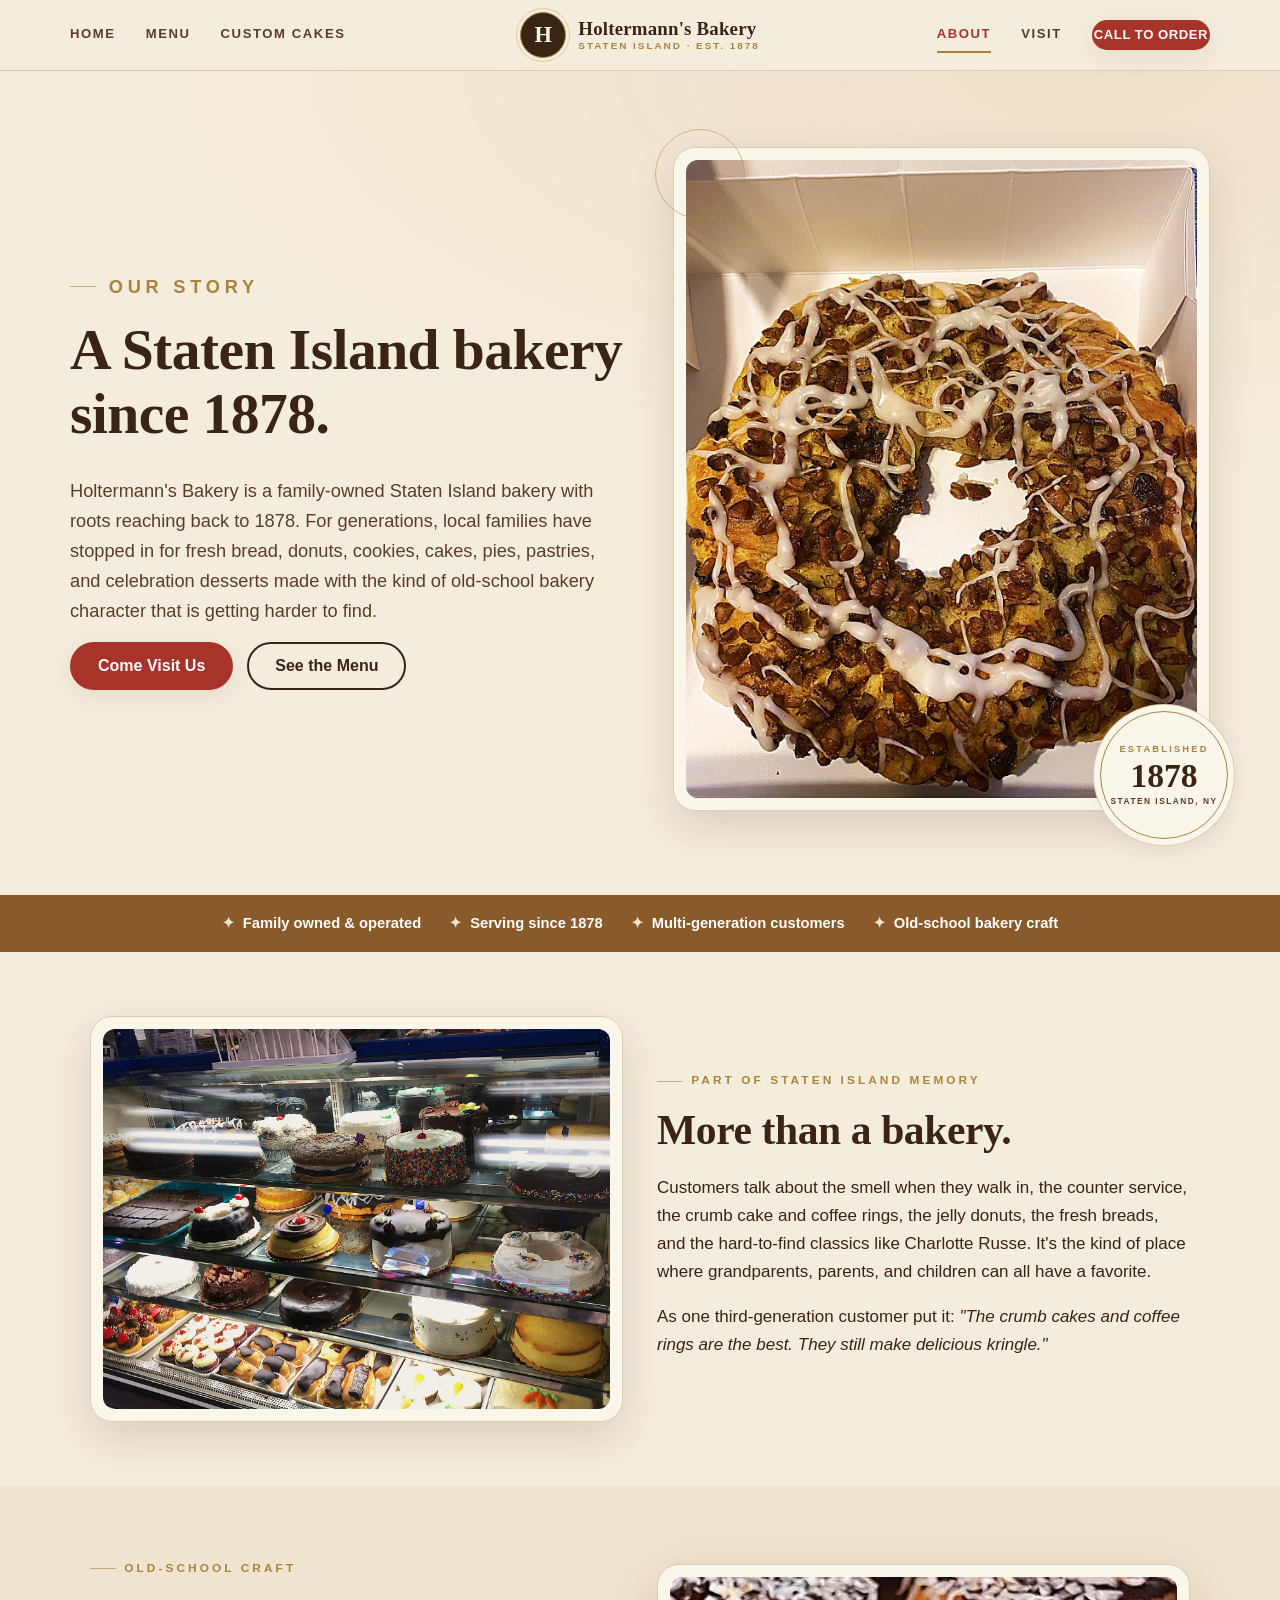
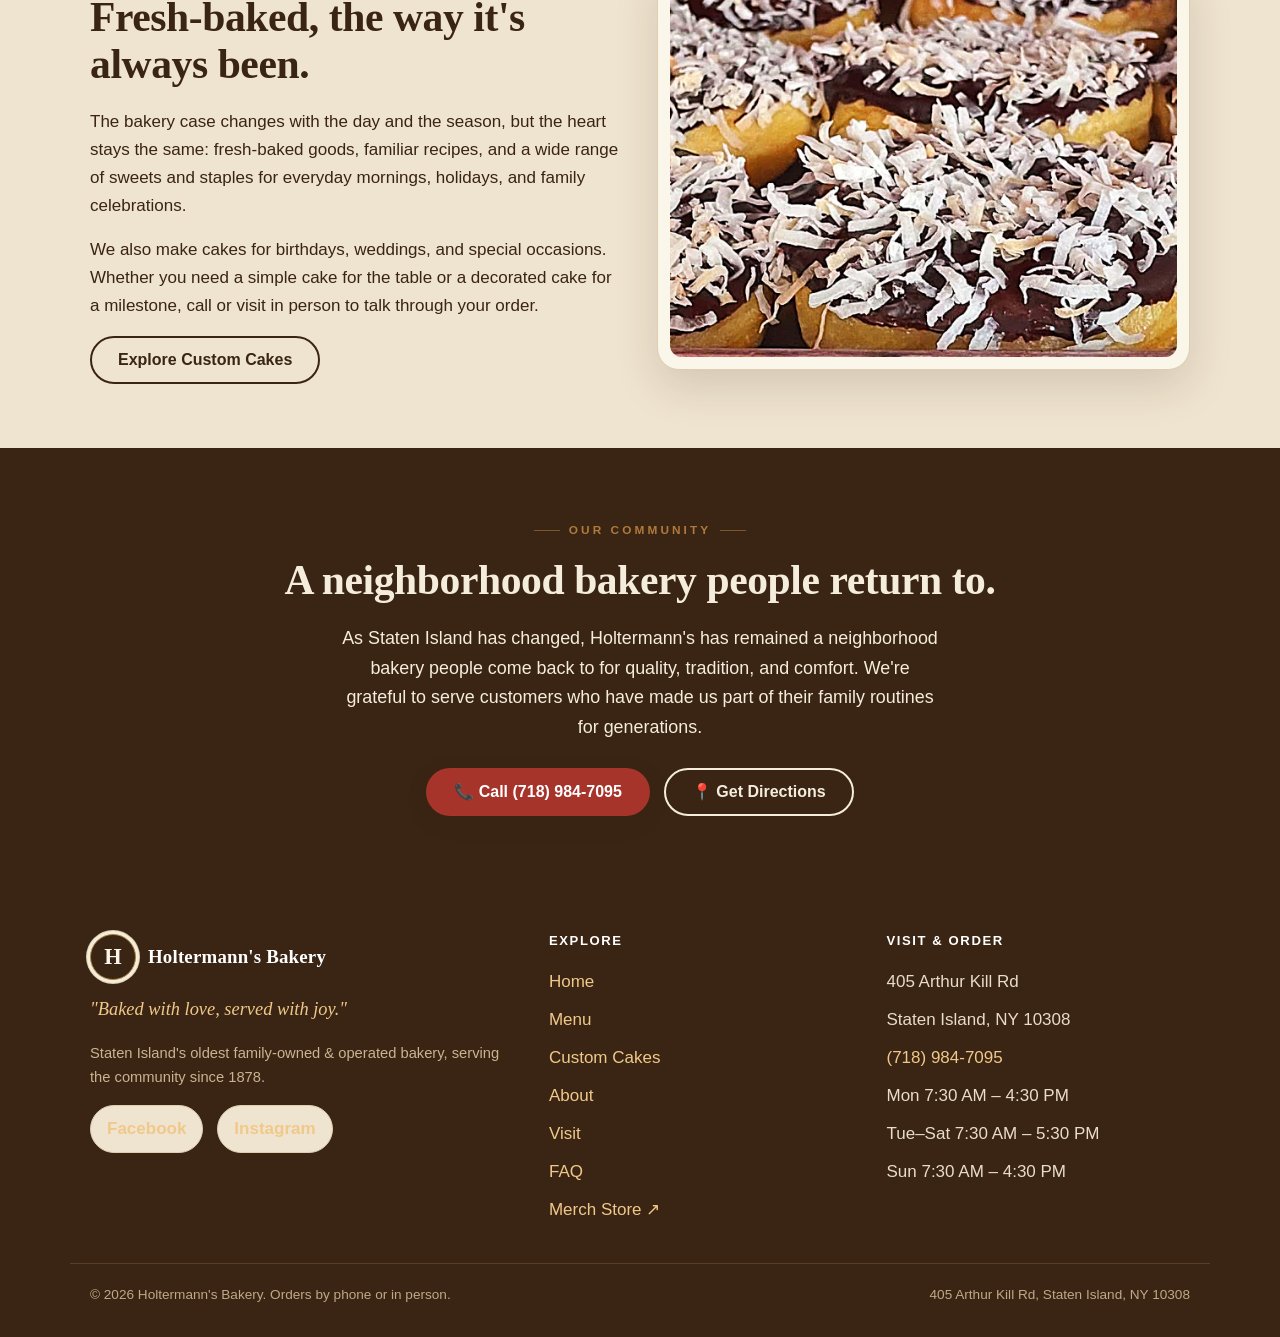
==== about.html @ 90bbe563 "Holtermann's Bakery website with GitHub Pages deploy workflow" ====
<!DOCTYPE html>
<html lang="en">
<head>
<meta charset="utf-8">
<meta name="viewport" content="width=device-width, initial-scale=1">
<title>About Holtermann's Bakery | Family-Owned Staten Island Bakery Since 1878</title>
<meta name="description" content="Learn about Holtermann's Bakery, Staten Island's historic family-owned bakery serving breads, cakes, cookies, donuts, pies, pastries, and custom cakes since 1878.">
<link rel="canonical" href="https://holtermannsbakerynyc.com/about">
<meta property="og:title" content="About Holtermann's Bakery | Staten Island Since 1878">
<meta property="og:description" content="A family-owned Staten Island bakery with roots reaching back to 1878.">
<meta property="og:image" content="images/fruitcake-ring.jpg">
<link rel="icon" href="data:image/svg+xml,<svg xmlns='http://www.w3.org/2000/svg' viewBox='0 0 100 100'><text y='.9em' font-size='90'>🥐</text></svg>">
<link rel="stylesheet" href="css/styles.css">
</head>
<body>
<a class="skip" href="#main">Skip to content</a>

<header class="site-header">
  <nav class="nav" aria-label="Primary">
    <div class="nav__side nav__side--left">
      <a href="index.html">Home</a>
      <a href="menu.html">Menu</a>
      <a href="custom-cakes.html">Custom Cakes</a>
    </div>
    <a class="brand" href="index.html">
      <span class="brand__mark" aria-hidden="true">H</span>
      <span class="brand__name">Holtermann's Bakery<span class="brand__since">Staten Island · Est. 1878</span></span>
    </a>
    <div class="nav__side nav__side--right">
      <a href="about.html" aria-current="page">About</a>
      <a href="visit.html">Visit</a>
      <a class="btn btn--primary nav__cta" href="tel:+17189847095">Call to Order</a>
    </div>
    <button class="nav__toggle" aria-label="Open menu" aria-controls="mobile-menu" aria-expanded="false"><span></span><span></span><span></span></button>
  </nav>
  <div class="mobile-menu" id="mobile-menu">
    <a href="index.html">Home</a>
    <a href="menu.html">Menu</a>
    <a href="custom-cakes.html">Custom Cakes</a>
    <a href="about.html">About</a>
    <a href="visit.html">Visit</a>
    <a href="faq.html">FAQ</a>
    <a href="https://merch.holtermannsbakerynyc.com/" target="_blank" rel="noopener">Merch</a>
    <a class="btn btn--primary" href="tel:+17189847095">Call (718) 984-7095</a>
  </div>
</header>

<main id="main">
  <section class="hero">
    <div class="hero__inner">
      <div class="hero__content">
        <p class="eyebrow">Our Story</p>
        <h1>A Staten Island bakery since 1878.</h1>
        <p>Holtermann's Bakery is a family-owned Staten Island bakery with roots reaching back to 1878. For generations, local families have stopped in for fresh bread, donuts, cookies, cakes, pies, pastries, and celebration desserts made with the kind of old-school bakery character that is getting harder to find.</p>
        <div class="btn-row">
          <a class="btn btn--primary" href="visit.html">Come Visit Us</a>
          <a class="btn btn--secondary" href="menu.html">See the Menu</a>
        </div>
      </div>
      <div class="hero__media">
        <span class="hero__accent" aria-hidden="true"></span>
        <div class="framed">
          <img src="images/pecan-ring.jpg" alt="Glazed pecan ring, a longtime Holtermann's favorite">
        </div>
        <div class="hero__seal" aria-hidden="true">
          <div class="seal">
            <div>
              <span class="seal__est">Established</span>
              <span class="seal__yr">1878</span>
              <span class="seal__loc">Staten Island, NY</span>
            </div>
          </div>
        </div>
      </div>
    </div>
  </section>

  <div class="creds">
    <ul>
      <li>Family owned &amp; operated</li>
      <li>Serving since 1878</li>
      <li>Multi-generation customers</li>
      <li>Old-school bakery craft</li>
    </ul>
  </div>

  <section class="section">
    <div class="wrap split split--wide">
      <div class="split__media">
        <img src="images/bakery-showcase.jpg" alt="Holtermann's Bakery display case full of cakes and pastries">
      </div>
      <div>
        <p class="eyebrow">Part of Staten Island memory</p>
        <h2>More than a bakery.</h2>
        <p>Customers talk about the smell when they walk in, the counter service, the crumb cake and coffee rings, the jelly donuts, the fresh breads, and the hard-to-find classics like Charlotte Russe. It's the kind of place where grandparents, parents, and children can all have a favorite.</p>
        <p>As one third-generation customer put it: <em>"The crumb cakes and coffee rings are the best. They still make delicious kringle."</em></p>
      </div>
    </div>
  </section>

  <section class="section section--cream">
    <div class="wrap split split--reverse split--wide">
      <div class="split__media">
        <img src="images/coconut-donuts.jpg" alt="Fresh coconut-topped donuts">
      </div>
      <div>
        <p class="eyebrow">Old-school craft</p>
        <h2>Fresh-baked, the way it's always been.</h2>
        <p>The bakery case changes with the day and the season, but the heart stays the same: fresh-baked goods, familiar recipes, and a wide range of sweets and staples for everyday mornings, holidays, and family celebrations.</p>
        <p>We also make cakes for birthdays, weddings, and special occasions. Whether you need a simple cake for the table or a decorated cake for a milestone, call or visit in person to talk through your order.</p>
        <a class="btn btn--secondary" href="custom-cakes.html">Explore Custom Cakes</a>
      </div>
    </div>
  </section>

  <section class="section section--choc center">
    <div class="wrap">
      <p class="eyebrow">Our community</p>
      <h2>A neighborhood bakery people return to.</h2>
      <p class="lede">As Staten Island has changed, Holtermann's has remained a neighborhood bakery people come back to for quality, tradition, and comfort. We're grateful to serve customers who have made us part of their family routines for generations.</p>
      <div class="btn-row center" style="margin-top:26px">
        <a class="btn btn--primary" href="tel:+17189847095">📞 Call (718) 984-7095</a>
        <a class="btn btn--secondary" href="https://www.google.com/maps/dir/?api=1&destination=405+Arthur+Kill+Rd,+Staten+Island,+NY+10308" target="_blank" rel="noopener">📍 Get Directions</a>
      </div>
    </div>
  </section>
</main>

<footer class="site-footer">
  <div class="wrap footer-grid">
    <div>
      <div class="footer-brand">
        <span class="brand__mark" aria-hidden="true">H</span>
        <span class="brand__name" style="color:#fff">Holtermann's Bakery</span>
      </div>
      <p class="footer-tag">"Baked with love, served with joy."</p>
      <p style="color:#c9b491;font-size:.92rem">Staten Island's oldest family-owned &amp; operated bakery, serving the community since 1878.</p>
      <div class="socials" style="margin-top:8px">
        <a href="https://www.facebook.com/HoltermannsBakery/" target="_blank" rel="noopener">Facebook</a>
        <a href="https://www.instagram.com/holtermanns_bakery/" target="_blank" rel="noopener">Instagram</a>
      </div>
    </div>
    <div>
      <h4>Explore</h4>
      <ul>
        <li><a href="index.html">Home</a></li>
        <li><a href="menu.html">Menu</a></li>
        <li><a href="custom-cakes.html">Custom Cakes</a></li>
        <li><a href="about.html">About</a></li>
        <li><a href="visit.html">Visit</a></li>
        <li><a href="faq.html">FAQ</a></li>
        <li><a href="https://merch.holtermannsbakerynyc.com/" target="_blank" rel="noopener">Merch Store ↗</a></li>
      </ul>
    </div>
    <div>
      <h4>Visit &amp; Order</h4>
      <ul>
        <li>405 Arthur Kill Rd</li>
        <li>Staten Island, NY 10308</li>
        <li><a href="tel:+17189847095">(718) 984-7095</a></li>
        <li>Mon 7:30 AM – 4:30 PM</li>
        <li>Tue–Sat 7:30 AM – 5:30 PM</li>
        <li>Sun 7:30 AM – 4:30 PM</li>
      </ul>
    </div>
  </div>
  <div class="wrap footer-bottom">
    <span>© <span id="year">2026</span> Holtermann's Bakery. Orders by phone or in person.</span>
    <span>405 Arthur Kill Rd, Staten Island, NY 10308</span>
  </div>
</footer>

<div class="callbar">
  <a class="call" href="tel:+17189847095">📞 Call to Order</a>
  <a class="dir" href="https://www.google.com/maps/dir/?api=1&destination=405+Arthur+Kill+Rd,+Staten+Island,+NY+10308" target="_blank" rel="noopener">📍 Directions</a>
</div>

<script src="js/main.js"></script>
</body>
</html>
---- css/styles.css ----
/* ==========================================================================
   Holtermann's Bakery — Staten Island since 1878
   Warm, old-school neighborhood bakery. Mobile-first.
   ========================================================================== */

:root {
  --flour:      #f5eddc;   /* warm cream page base (Brown's Court style) */
  --cream:      #efe4cf;   /* cream panels */
  --cream-deep: #e6d8bd;   /* deeper cream */
  --paper:      #fbf6ea;   /* light card / framed mat */
  --toast:      #b07a3c;   /* toasted brown */
  --toast-dark: #8a5a2b;   /* crust brown */
  --gold:       #a8843f;   /* refined gold-brown for labels/rules */
  --choc:       #3a2413;   /* deep chocolate text */
  --choc-soft:  #5a3d26;
  --ink:        #2c2116;   /* footer / dark bands */
  --red:        #a6342b;   /* muted red accent */
  --red-dark:   #872a22;
  --line:       #ddceb0;
  --line-soft:  #e7dcc4;
  --shadow:     0 6px 24px rgba(58, 36, 19, 0.09);
  --shadow-lg:  0 16px 44px rgba(58, 36, 19, 0.15);
  --radius:     14px;
  --radius-lg:  22px;
  --serif: "Iowan Old Style", "Palatino Linotype", Palatino, "Book Antiqua", Georgia, "Times New Roman", serif;
  --sans:  -apple-system, BlinkMacSystemFont, "Segoe UI", Roboto, Helvetica, Arial, sans-serif;
}

* { box-sizing: border-box; }

html { scroll-behavior: smooth; }
html, body { overflow-x: hidden; }

body {
  margin: 0;
  font-family: var(--sans);
  color: var(--choc);
  background: var(--flour);
  line-height: 1.65;
  font-size: 17px;
  -webkit-font-smoothing: antialiased;
}

h1, h2, h3, h4 {
  font-family: var(--serif);
  color: var(--choc);
  line-height: 1.12;
  margin: 0 0 .5em;
  font-weight: 700;
  letter-spacing: -0.01em;
}

h1 { font-size: clamp(2.1rem, 6vw, 3.6rem); }
h2 { font-size: clamp(1.7rem, 4.5vw, 2.6rem); }
h3 { font-size: 1.3rem; }

p { margin: 0 0 1rem; }

a { color: var(--red); text-decoration: none; }
a:hover { text-decoration: underline; }

img { max-width: 100%; display: block; }

/* ---------- Layout helpers ---------- */
.wrap { width: 100%; max-width: 1140px; margin: 0 auto; padding: 0 20px; }
.section { padding: 64px 0; }
.section--cream { background: var(--cream); }
.section--choc { background: var(--choc); color: var(--flour); }
.section--choc h1, .section--choc h2, .section--choc h3 { color: var(--flour); }
.center { text-align: center; }
.eyebrow {
  font-family: var(--sans);
  text-transform: uppercase;
  letter-spacing: .26em;
  font-size: .74rem;
  font-weight: 700;
  color: var(--gold);
  margin: 0 0 1rem;
  display: inline-flex;
  align-items: center;
  gap: .7em;
}
.eyebrow::before, .eyebrow::after {
  content: ""; width: 26px; height: 1px; background: currentColor; opacity: .6;
}
.center .eyebrow { justify-content: center; }
.hero .eyebrow::before, .hero .eyebrow::after,
.split .eyebrow::before { display: inline-block; }
.split .eyebrow::after { display: none; }
.hero .eyebrow::after { display: none; }
.section--choc .eyebrow { color: var(--toast); }
.lede { font-size: 1.12rem; max-width: 60ch; }
.center .lede { margin-left: auto; margin-right: auto; }

/* ---------- Buttons ---------- */
.btn {
  display: inline-flex;
  align-items: center;
  gap: .55rem;
  font-family: var(--sans);
  font-weight: 700;
  font-size: 1rem;
  padding: 14px 26px;
  border-radius: 999px;
  border: 2px solid transparent;
  cursor: pointer;
  transition: transform .12s ease, box-shadow .12s ease, background .12s ease;
  text-decoration: none;
  line-height: 1;
}
.btn:hover { text-decoration: none; transform: translateY(-2px); }
.btn--primary { background: var(--red); color: #fff; box-shadow: var(--shadow); }
.btn--primary:hover { background: var(--red-dark); color: #fff; }
.btn--secondary { background: transparent; color: var(--choc); border-color: var(--choc); }
.btn--secondary:hover { background: var(--choc); color: var(--flour); }
.section--choc .btn--secondary { color: var(--flour); border-color: var(--flour); }
.section--choc .btn--secondary:hover { background: var(--flour); color: var(--choc); }
.btn--light { background: var(--toast); color: #fff; }
.btn--light:hover { background: var(--toast-dark); color: #fff; }
.btn-row { display: flex; flex-wrap: wrap; gap: 14px; }
.center .btn-row { justify-content: center; }

/* ---------- Header / Nav (centered, boutique) ---------- */
.site-header {
  position: sticky;
  top: 0;
  z-index: 50;
  background: rgba(245, 237, 220, 0.94);
  backdrop-filter: saturate(1.2) blur(8px);
  border-bottom: 1px solid var(--line);
}
.nav {
  display: flex;
  align-items: center;
  justify-content: space-between;
  padding: 12px 20px;
  max-width: 1180px;
  margin: 0 auto;
}
.nav__side { display: none; }
.nav__side a {
  color: var(--choc-soft);
  font-weight: 600;
  font-size: .82rem;
  text-transform: uppercase;
  letter-spacing: .12em;
  text-decoration: none;
  padding: 6px 0;
  border-bottom: 2px solid transparent;
}
.nav__side a:hover, .nav__side a[aria-current="page"] {
  color: var(--red); border-bottom-color: var(--gold);
}
.nav__side a.nav__cta, .nav__side a.nav__cta:hover {
  color: #fff; border-bottom: 2px solid transparent; letter-spacing: .04em;
}

.brand { display: flex; align-items: center; gap: 12px; text-decoration: none; }
.brand:hover { text-decoration: none; }
.brand__mark {
  width: 46px; height: 46px; border-radius: 50%;
  background: var(--choc); color: var(--paper);
  display: grid; place-items: center;
  font-family: var(--serif); font-weight: 700; font-size: 1.4rem;
  border: 1px solid var(--gold); box-shadow: 0 0 0 3px var(--flour), 0 0 0 4px var(--line);
  flex: 0 0 auto;
}
.brand__name { font-family: var(--serif); font-weight: 700; font-size: 1.18rem; color: var(--choc); line-height: 1.05; letter-spacing: .01em; }
.brand__since { display: block; font-family: var(--sans); font-size: .62rem; letter-spacing: .2em; text-transform: uppercase; color: var(--gold); font-weight: 700; margin-top: 2px; }

.nav__cta { display: none; }

.nav__toggle {
  display: inline-flex; flex-direction: column; gap: 5px;
  background: none; border: 0; cursor: pointer; padding: 8px;
}
.nav__toggle span { width: 26px; height: 3px; background: var(--choc); border-radius: 3px; transition: .2s; }

.mobile-menu {
  display: none;
  flex-direction: column;
  padding: 8px 20px 20px;
  border-bottom: 1px solid var(--line);
  background: var(--flour);
}
.mobile-menu.open { display: flex; }
.mobile-menu a {
  padding: 12px 4px;
  color: var(--choc);
  font-weight: 600;
  border-bottom: 1px solid var(--line-soft);
  text-decoration: none;
}
.mobile-menu a:last-of-type { border-bottom: 0; }
.mobile-menu .btn { margin-top: 14px; justify-content: center; }

@media (min-width: 940px) {
  .nav { display: grid; grid-template-columns: 1fr auto 1fr; }
  .nav__side { display: flex; gap: 30px; align-items: center; }
  .nav__side--left { justify-content: flex-start; }
  .nav__side--right { justify-content: flex-end; }
  .brand { justify-self: center; }
  .nav__cta { display: inline-flex; padding: 10px 20px; font-size: .9rem; }
  .nav__toggle { display: none; }
  .mobile-menu { display: none !important; }
}

/* ---------- Emblem seal ---------- */
.seal {
  width: 128px; height: 128px; border-radius: 50%;
  display: grid; place-items: center; text-align: center;
  background: var(--paper);
  border: 1px solid var(--gold);
  box-shadow: 0 0 0 6px var(--paper), 0 0 0 7px var(--line), var(--shadow);
  color: var(--choc); flex: 0 0 auto;
}
.seal span { display: block; }
.seal .seal__est { font-family: var(--sans); font-size: .58rem; letter-spacing: .24em; text-transform: uppercase; color: var(--gold); font-weight: 700; }
.seal .seal__yr { font-family: var(--serif); font-size: 2.1rem; font-weight: 700; line-height: 1; margin: 2px 0; }
.seal .seal__loc { font-family: var(--sans); font-size: .52rem; letter-spacing: .18em; text-transform: uppercase; color: var(--choc-soft); font-weight: 600; }
.seal--light { background: transparent; color: var(--paper); border-color: rgba(240,201,138,.6); box-shadow: 0 0 0 6px transparent, 0 0 0 7px rgba(240,201,138,.35); }
.seal--light .seal__est { color: #f0c98a; }
.seal--light .seal__loc { color: #e9dcc8; }

/* ---------- Framed image (matted, Brown's Court style) ---------- */
.framed {
  background: var(--paper);
  padding: 12px;
  border-radius: var(--radius-lg);
  border: 1px solid var(--line);
  box-shadow: var(--shadow-lg);
}
.framed img { border-radius: 12px; display: block; width: 100%; }

/* ---------- Hero (light, airy, framed) ---------- */
.hero {
  position: relative;
  background:
    radial-gradient(140% 90% at 85% 0%, rgba(176,122,60,.10), transparent 55%),
    var(--flour);
  overflow: hidden;
}
.hero__inner {
  position: relative;
  max-width: 1180px; margin: 0 auto; padding: 56px 20px 64px;
  display: grid; gap: 40px; align-items: center;
  grid-template-columns: 1fr;
}
.hero__content { max-width: 620px; }
.hero .eyebrow { color: var(--gold); }
.hero h1 { color: var(--choc); }
.hero p { font-size: 1.14rem; color: var(--choc-soft); max-width: 52ch; }
.hero__media { position: relative; }
.hero__seal {
  position: absolute; right: -6px; bottom: -22px; z-index: 3;
}
.hero__accent {
  position: absolute; left: -18px; top: -18px; width: 90px; height: 90px;
  border: 1px solid var(--gold); border-radius: 50%; opacity: .5; z-index: 0;
}
@media (min-width: 900px) {
  .hero__inner { grid-template-columns: 1.05fr 1fr; padding: 76px 20px 84px; }
  .hero__seal { right: -18px; bottom: -28px; }
}

/* ---------- Credibility strip ---------- */
.creds {
  background: var(--toast-dark);
  color: #fff;
}
.creds ul {
  list-style: none; margin: 0; padding: 16px 20px;
  max-width: 1140px; margin: 0 auto;
  display: flex; flex-wrap: wrap; gap: 8px 28px; justify-content: center;
  font-weight: 600; font-size: .92rem;
}
.creds li { display: flex; align-items: center; gap: 8px; }
.creds li::before { content: "✦"; color: var(--cream); }

/* ---------- Favorite cards ---------- */
.cards {
  display: grid; gap: 24px;
  grid-template-columns: 1fr;
}
@media (min-width: 700px) { .cards { grid-template-columns: repeat(3, 1fr); } }

.card {
  background: var(--paper);
  border: 1px solid var(--line);
  border-radius: var(--radius-lg);
  overflow: hidden;
  box-shadow: var(--shadow);
  display: flex; flex-direction: column;
  transition: transform .15s ease, box-shadow .15s ease;
}
.card:hover { transform: translateY(-4px); box-shadow: var(--shadow-lg); }
.card__img { aspect-ratio: 4 / 3; object-fit: cover; width: 100%; }
.card__body { padding: 22px 22px 26px; flex: 1; }
.card__body h3 { margin-bottom: .35rem; }
.card__body p { color: var(--choc-soft); font-size: .98rem; margin: 0; }

/* ---------- Split feature ---------- */
.split { display: grid; gap: 34px; align-items: center; grid-template-columns: 1fr; }
@media (min-width: 860px) { .split { grid-template-columns: 1fr 1fr; }
  .split--reverse .split__media { order: 2; } }
.split__media {
  background: var(--paper); padding: 12px; border-radius: var(--radius-lg);
  border: 1px solid var(--line); box-shadow: var(--shadow-lg);
}
.split__media img { border-radius: 12px; width: 100%; aspect-ratio: 4/5; object-fit: cover; display:block; }
.split--wide .split__media img { aspect-ratio: 4/3; }

/* ---------- Reviews ---------- */
.quotes { display: grid; gap: 22px; grid-template-columns: 1fr; }
@media (min-width: 780px) { .quotes { grid-template-columns: repeat(3, 1fr); } }
.quote {
  background: var(--paper); border-radius: var(--radius); padding: 26px;
  border: 1px solid var(--line); box-shadow: var(--shadow);
}
.section--choc .quote { background: #4a3120; border-color: #5c3f28; color: #f4e8d6; }
.quote p { font-family: var(--serif); font-size: 1.12rem; font-style: italic; margin: 0 0 12px; }
.quote .stars { color: #e8b64c; letter-spacing: 2px; }
.rating-row { display:flex; flex-wrap:wrap; gap: 10px 34px; justify-content:center; margin-top: 8px; }
.rating-row .rating { text-align:center; }
.rating-row .rating b { font-family: var(--serif); font-size: 2rem; display:block; color: var(--toast); }
.section--choc .rating-row .rating b { color: #e8b64c; }
.rating-row .rating span { font-size:.82rem; text-transform:uppercase; letter-spacing:.1em; }

/* ---------- Visit / info block ---------- */
.info { display: grid; gap: 28px; grid-template-columns: 1fr; }
@media (min-width: 820px) { .info { grid-template-columns: 1.1fr 1fr; } }
.info__card {
  background: var(--paper); border: 1px solid var(--line);
  border-radius: var(--radius-lg); padding: 30px; box-shadow: var(--shadow);
}
.info__card h3 { color: var(--red); }
.info dl { margin: 0; }
.hours { list-style: none; margin: 0; padding: 0; }
.hours li { display: flex; justify-content: space-between; padding: 9px 0; border-bottom: 1px dashed var(--line); }
.hours li:last-child { border-bottom: 0; }
.hours .day { font-weight: 600; }
.address-line { font-size: 1.15rem; font-weight: 600; }
.map-embed {
  width: 100%; border: 0; border-radius: var(--radius-lg);
  min-height: 320px; box-shadow: var(--shadow); background: var(--cream-deep);
}
.socials { display: flex; gap: 14px; margin-top: 8px; }
.socials a {
  display:inline-flex; align-items:center; gap:8px; font-weight:600;
  background: var(--cream); padding: 9px 16px; border-radius: 999px; border:1px solid var(--line);
}

/* ---------- Menu page ---------- */
.menu-note {
  background: var(--cream); border: 1px dashed var(--toast);
  border-radius: var(--radius); padding: 16px 22px; text-align: center;
  font-weight: 600; color: var(--toast-dark); max-width: 720px; margin: 0 auto 40px;
}
.menu-cat { margin-bottom: 44px; scroll-margin-top: 90px; }
.menu-cat h2 { border-bottom: 3px solid var(--toast); padding-bottom: 10px; display:inline-block; }
.menu-grid { margin-top: 18px; }
.menu-grid ul { list-style: none; margin: 0; padding: 0; columns: 240px auto; column-gap: 40px; }
.menu-grid li { padding: 7px 0; border-bottom: 1px solid var(--line); break-inside: avoid; }
.menu-jump { display:flex; flex-wrap:wrap; gap:10px; justify-content:center; margin-bottom: 40px; }
.menu-jump a { background: var(--cream); border:1px solid var(--line); padding: 8px 16px; border-radius:999px; font-weight:600; font-size:.9rem; color:var(--choc); }
.menu-jump a:hover { background: var(--toast); color:#fff; text-decoration:none; }
.tag { display:inline-block; background: var(--red); color:#fff; font-size:.7rem; font-weight:700; text-transform:uppercase; letter-spacing:.08em; padding:3px 9px; border-radius:999px; margin-left:8px; vertical-align:middle; }

/* ---------- FAQ ---------- */
.faq { max-width: 800px; margin: 0 auto; }
.faq details {
  background: var(--paper); border: 1px solid var(--line);
  border-radius: var(--radius); margin-bottom: 14px; padding: 4px 22px;
  box-shadow: var(--shadow);
}
.faq summary {
  font-family: var(--serif); font-size: 1.15rem; font-weight: 700;
  cursor: pointer; padding: 16px 0; list-style: none; position: relative;
  padding-right: 30px; color: var(--choc);
}
.faq summary::-webkit-details-marker { display: none; }
.faq summary::after {
  content: "+"; position: absolute; right: 4px; top: 12px;
  font-size: 1.6rem; color: var(--toast); font-family: var(--sans);
}
.faq details[open] summary::after { content: "–"; }
.faq details > p { padding-bottom: 18px; margin: 0; color: var(--choc-soft); }

/* ---------- Steps (custom cakes) ---------- */
.steps { display:grid; gap:22px; grid-template-columns:1fr; counter-reset: step; }
@media (min-width:760px){ .steps { grid-template-columns: repeat(3,1fr);} }
.step { background:var(--paper); border:1px solid var(--line); border-radius:var(--radius-lg); padding:28px 24px; box-shadow:var(--shadow); position:relative; }
.step__n { width:42px; height:42px; border-radius:50%; background:var(--red); color:#fff; font-family:var(--serif); font-weight:700; font-size:1.25rem; display:grid; place-items:center; margin-bottom:14px; }
.step h3 { margin-bottom:.35rem; }
.step p { margin:0; color:var(--choc-soft); font-size:.97rem; }

/* gallery */
.gallery { display:grid; gap:16px; grid-template-columns: repeat(2,1fr); }
@media (min-width:760px){ .gallery { grid-template-columns: repeat(4,1fr);} }
.gallery img { border-radius:var(--radius); aspect-ratio:1; object-fit:cover; box-shadow:var(--shadow); }

/* ---------- CTA band ---------- */
.cta-band { background: var(--red); color:#fff; text-align:center; }
.cta-band h2 { color:#fff; }
.cta-band .btn--secondary { color:#fff; border-color:#fff; }
.cta-band .btn--secondary:hover { background:#fff; color:var(--red); }
.cta-band .btn--primary { background:#fff; color:var(--red); }
.cta-band .btn--primary:hover { background:var(--cream); color:var(--red); }

/* ---------- Footer ---------- */
.site-footer { background: var(--choc); color: #e9dcc8; padding: 54px 0 30px; }
.site-footer a { color: #f0c98a; }
.footer-grid { display:grid; gap:34px; grid-template-columns:1fr; }
@media (min-width:760px){ .footer-grid { grid-template-columns: 1.4fr 1fr 1fr; } }
.footer-grid h4 { color:#fff; font-family:var(--sans); text-transform:uppercase; letter-spacing:.12em; font-size:.82rem; margin-bottom:14px; }
.footer-grid ul { list-style:none; margin:0; padding:0; }
.footer-grid li { padding:5px 0; }
.footer-brand { display:flex; align-items:center; gap:12px; margin-bottom:14px; }
.footer-tag { font-family:var(--serif); font-style:italic; font-size:1.15rem; color:#f0c98a; }
.footer-bottom { border-top:1px solid #5a3d26; margin-top:34px; padding-top:20px; font-size:.85rem; color:#bfa987; display:flex; flex-wrap:wrap; gap:8px 20px; justify-content:space-between; }

/* ---------- Sticky mobile call bar ---------- */
.callbar {
  position: fixed; left: 0; right: 0; bottom: 0; z-index: 60;
  display: flex; gap: 1px;
  box-shadow: 0 -4px 18px rgba(0,0,0,.18);
}
.callbar a {
  flex: 1; text-align: center; padding: 15px 8px; font-weight: 700;
  color:#fff; text-decoration: none; font-size: .98rem;
  display:flex; align-items:center; justify-content:center; gap:8px;
}
.callbar .call { background: var(--red); }
.callbar .dir { background: var(--toast-dark); }
body { padding-bottom: 0; }
@media (max-width: 899px) {
  .callbar { display: flex; }
  body { padding-bottom: 56px; }
}
@media (min-width: 900px) { .callbar { display: none; } }

/* ---------- Misc ---------- */
.skip {
  position:absolute; left:-9999px; top:0; background:var(--choc); color:#fff;
  padding:10px 16px; z-index:100; border-radius:0 0 8px 0;
}
.skip:focus { left:0; }
.pill-note { font-size:.9rem; color:var(--toast-dark); font-style:italic; }
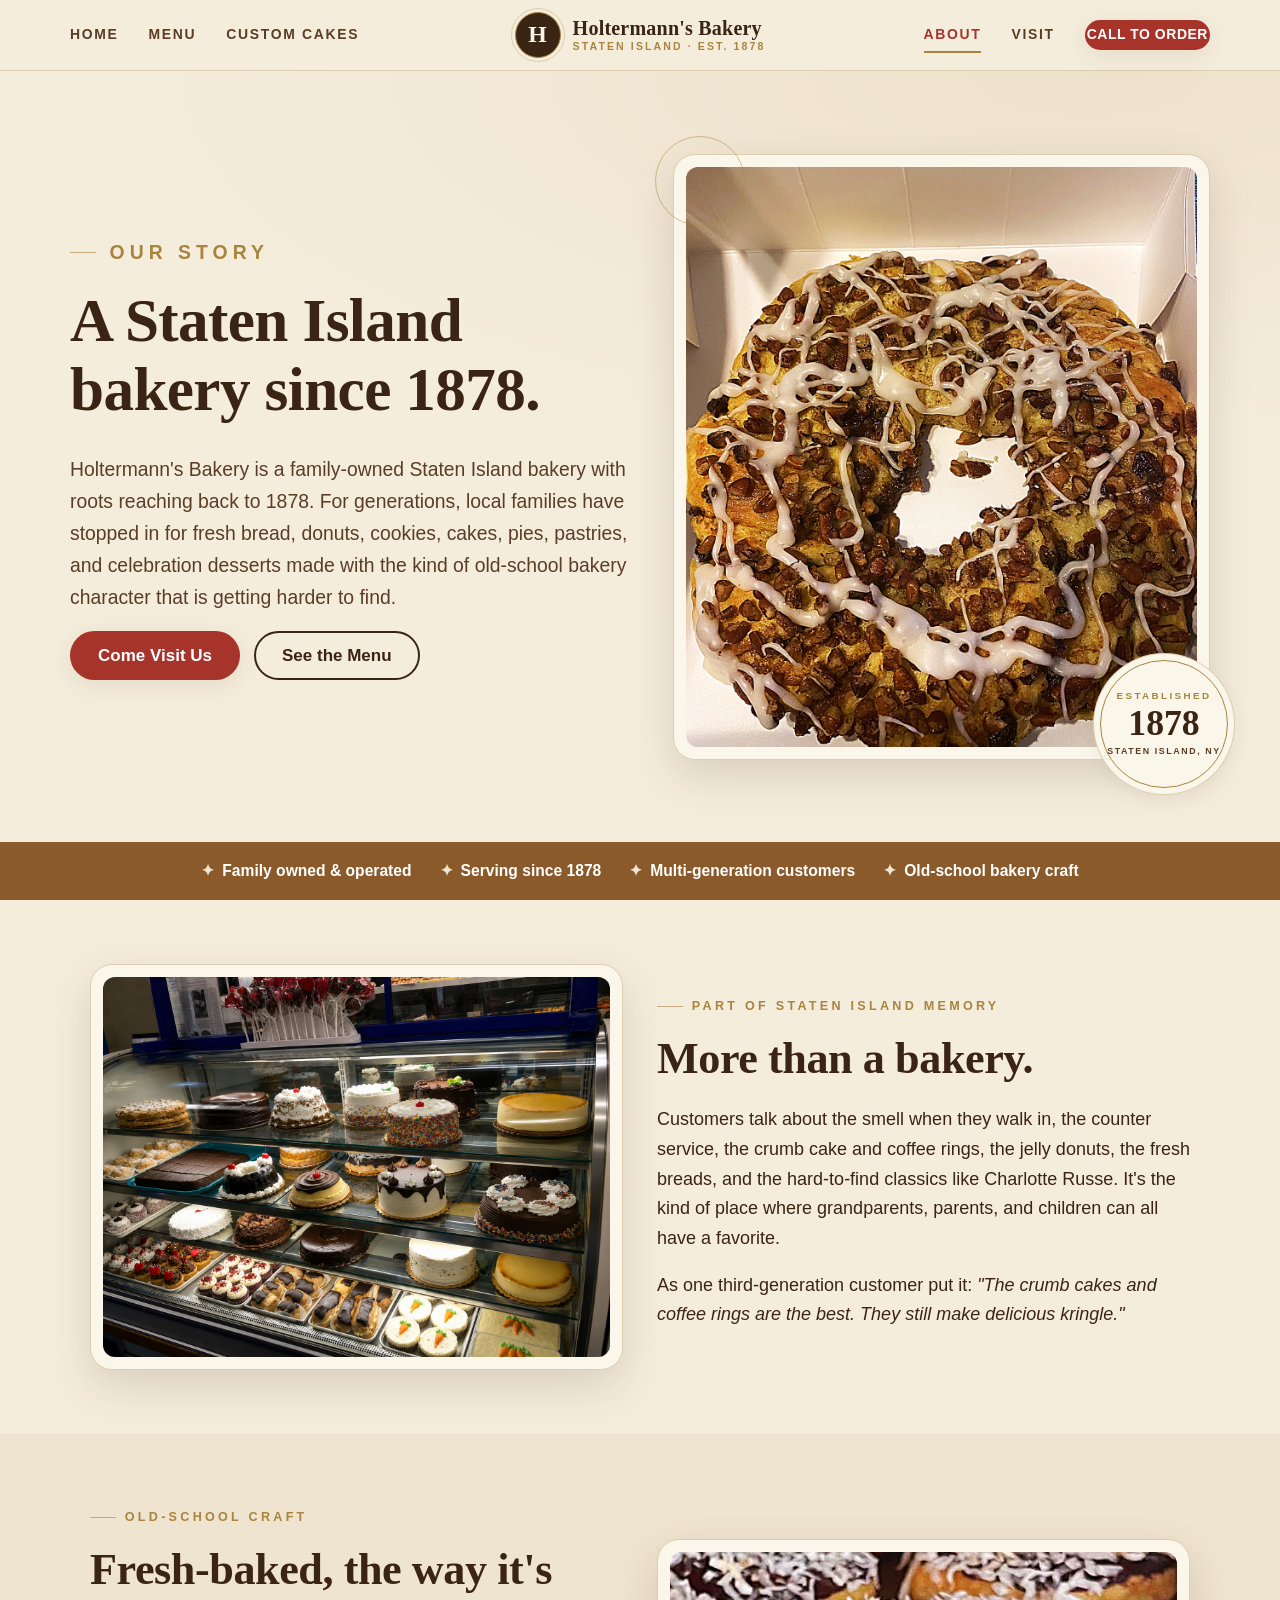
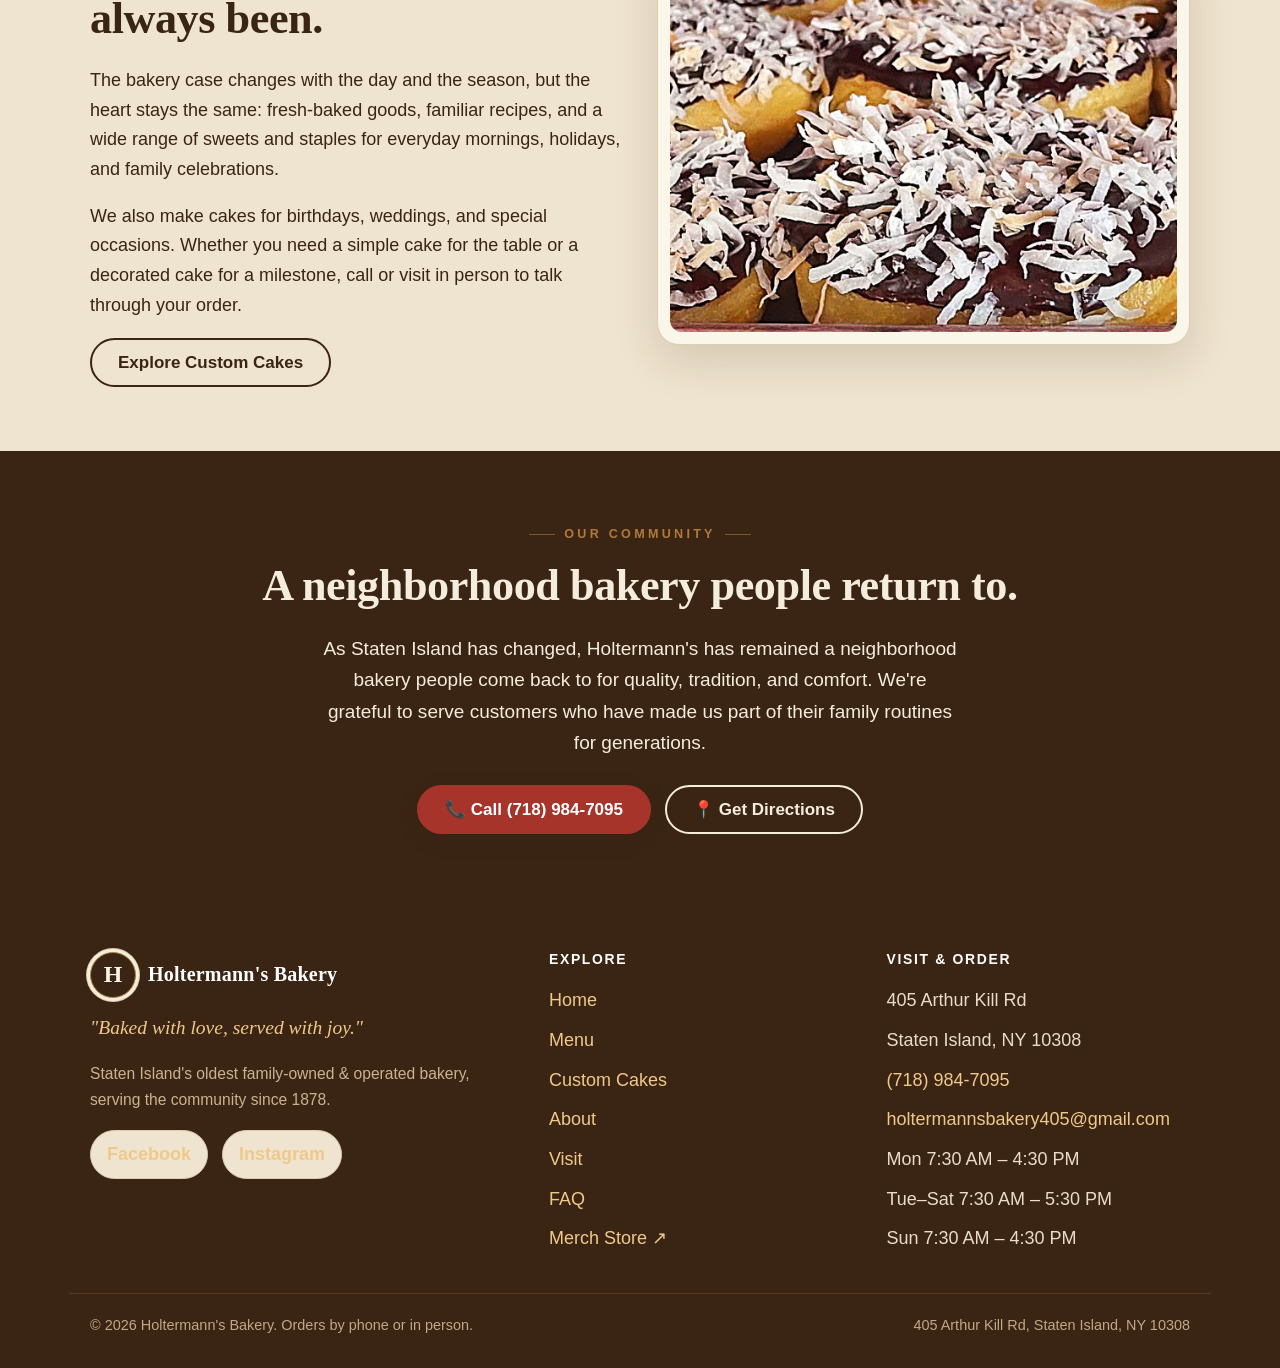
==== commit f4faf711: "feat: Rework reviews stats, add email contact, pin hero fold Convert the four review stat boxes on t" ====
--- a/about.html
+++ b/about.html
@@ -158,6 +158,7 @@
         <li>405 Arthur Kill Rd</li>
         <li>Staten Island, NY 10308</li>
         <li><a href="tel:+17189847095">(718) 984-7095</a></li>
+        <li><a href="mailto:holtermannsbakery405@gmail.com">holtermannsbakery405@gmail.com</a></li>
         <li>Mon 7:30 AM – 4:30 PM</li>
         <li>Tue–Sat 7:30 AM – 5:30 PM</li>
         <li>Sun 7:30 AM – 4:30 PM</li>
--- a/css/styles.css
+++ b/css/styles.css
@@ -28,7 +28,7 @@
 
 * { box-sizing: border-box; }
 
-html { scroll-behavior: smooth; }
+html { scroll-behavior: smooth; font-size: 106.25%; } /* 17px rem base: 100% zoom ≈ owner's preferred 110% */
 html, body { overflow-x: hidden; }
 
 body {
@@ -37,7 +37,7 @@
   color: var(--choc);
   background: var(--flour);
   line-height: 1.65;
-  font-size: 17px;
+  font-size: 18px;
   -webkit-font-smoothing: antialiased;
 }
 
@@ -262,6 +262,26 @@
   .hero__inner { grid-template-columns: 1.05fr 1fr; padding: 76px 20px 84px; }
   .hero__seal { right: -18px; bottom: -28px; }
 }
+/* Pin the fold on desktop: header (~71px) + hero + creds strip (~58px) fill the
+   first viewport so the brown band sits at the bottom of the initial screen.
+   min-height only — short/landscape viewports simply scroll, nothing squashes. */
+@media (min-width: 940px) {
+  .hero {
+    display: flex; align-items: center;
+    min-height: calc(100vh - 129px);  /* fallback */
+    min-height: calc(100svh - 129px);
+  }
+  /* Flex centering supplies the breathing room; big fixed paddings would
+     push the creds band below the fold on 800px-tall screens. */
+  .hero__inner { width: 100%; padding-top: 28px; padding-bottom: 28px; }
+  /* Let the framed photo compress on shorter viewports (crops via object-fit)
+     so the hero can actually fit above the fold; floor keeps it presentable. */
+  .hero__media .framed img {
+    max-height: max(360px, calc(100vh - 320px));
+    max-height: max(360px, calc(100svh - 320px));
+    object-fit: cover;
+  }
+}
 
 /* ---------- Credibility strip ---------- */
 .creds {
@@ -320,11 +340,45 @@
 .section--choc .quote { background: #4a3120; border-color: #5c3f28; color: #f4e8d6; }
 .quote p { font-family: var(--serif); font-size: 1.12rem; font-style: italic; margin: 0 0 12px; }
 .quote .stars { color: #e8b64c; letter-spacing: 2px; }
-.rating-row { display:flex; flex-wrap:wrap; gap: 10px 34px; justify-content:center; margin-top: 8px; }
-.rating-row .rating { text-align:center; }
+.rating-row { display:flex; flex-wrap:wrap; gap: 16px 18px; justify-content:center; margin-top: 8px; }
+.rating-row .rating {
+  text-align:center; text-decoration:none; color: inherit;
+  display:flex; flex-direction:column; justify-content:center;
+  min-width: 128px; padding: 18px 20px;
+  border-radius: var(--radius);
+  background: rgba(232, 182, 76, 0.06);
+  border: 1px solid rgba(232, 182, 76, 0.28);
+  animation: ratingFloat 3.6s ease-in-out infinite;
+  transition: transform .25s ease, box-shadow .25s ease, border-color .25s ease, background-color .25s ease;
+}
+.rating-row .rating:nth-child(1) { animation-delay: 0s; }
+.rating-row .rating:nth-child(2) { animation-delay: .45s; }
+.rating-row .rating:nth-child(3) { animation-delay: .9s; }
+.rating-row .rating:nth-child(4) { animation-delay: 1.35s; }
 .rating-row .rating b { font-family: var(--serif); font-size: 2rem; display:block; color: var(--toast); }
 .section--choc .rating-row .rating b { color: #e8b64c; }
 .rating-row .rating span { font-size:.82rem; text-transform:uppercase; letter-spacing:.1em; }
+.rating-row .rating:hover, .rating-row .rating:focus-visible {
+  transform: translateY(-4px);
+  border-color: rgba(232, 182, 76, 0.65);
+  background: rgba(232, 182, 76, 0.12);
+  box-shadow: 0 10px 26px rgba(232, 182, 76, 0.22);
+  outline: none;
+  animation-play-state: paused;
+}
+.rating-hint {
+  margin: 18px 0 34px; font-size: .85rem; font-style: italic;
+  letter-spacing: .04em; color: var(--gold);
+}
+.section--choc .rating-hint { color: #c9b491; }
+@keyframes ratingFloat {
+  0%, 100% { transform: translateY(0); box-shadow: 0 0 0 rgba(232, 182, 76, 0); }
+  50%      { transform: translateY(-6px); box-shadow: 0 10px 22px rgba(232, 182, 76, 0.18); }
+}
+@media (prefers-reduced-motion: reduce) {
+  .rating-row .rating { animation: none; transition: none; }
+  .rating-row .rating:hover, .rating-row .rating:focus-visible { transform: none; }
+}
 
 /* ---------- Visit / info block ---------- */
 .info { display: grid; gap: 28px; grid-template-columns: 1fr; }
